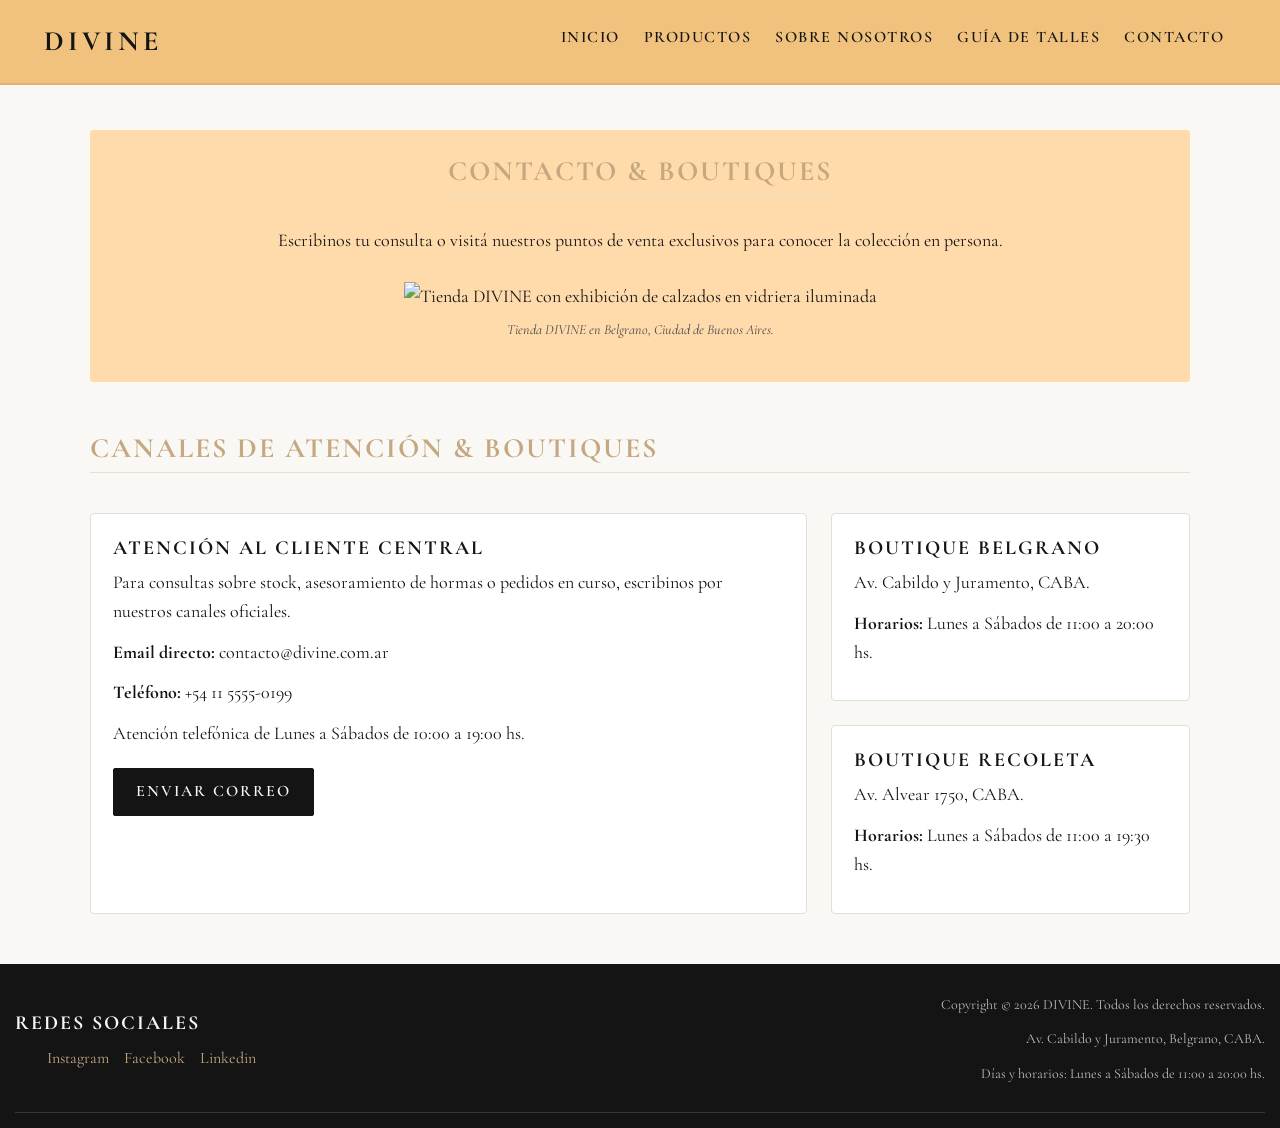
==== pages/contacto.html @ efc58c6a "integracion de  bootstrap  aplicando navbar, responsive, carousel layout" ====
<!DOCTYPE html>
<html lang="es">

<head>
    <meta charset="UTF-8">
    <meta name="viewport" content="width=device-width, initial-scale=1.0">
    <meta name="description" content="Atención al cliente, canales directos y boutiques oficiales de DIVINE.">
    <title>DIVINE | Contacto</title>
    <!-- Google Fonts -->
    <link rel="preconnect" href="https://fonts.googleapis.com">
    <link rel="preconnect" href="https://fonts.gstatic.com" crossorigin>
    <link href="https://fonts.googleapis.com/css2?family=Cormorant+Garamond:ital,wght@0,300..700;1,300..700&family=Playfair+Display:ital,wght@0,400..900;1,400..900&family=Playwrite+BE+WAL+Guides&display=swap" rel="stylesheet">
    <!-- Bootstrap  -->
    <link href="https://cdn.jsdelivr.net/npm/bootstrap@5.3.3/dist/css/bootstrap.min.css" rel="stylesheet" integrity="sha384-QWTKZyjpPEjISv5WaRU9OFeRpok6YctnYmDr5pNlyT2bRjXh0JMhjY6hW+ALEwIH" crossorigin="anonymous">
    <!-- css -->
    <link rel="stylesheet" href="../styles/styles.css">
</head>

<body>

    <!-- Header con Navbar responsiva de Bootstrap con menú colapsable -->
    <header class="p-0">
        <nav class="navbar navbar-expand-lg navbar-divine w-100">
            <div class="container-fluid px-3 px-lg-4">
                <a class="navbar-brand navbar-brand-divine" href="../index.html">DIVINE</a>
                <button class="navbar-toggler" type="button" data-bs-toggle="collapse" data-bs-target="#navDivineMenu" aria-controls="navDivineMenu" aria-expanded="false" aria-label="Abrir menú de navegación">
                    <span class="navbar-toggler-icon"></span>
                </button>
                <div class="collapse navbar-collapse justify-content-end" id="navDivineMenu">
                    <ul class="navbar-nav mb-2 mb-lg-0 text-center">
                        <li class="nav-item"><a class="nav-link nav-link-divine" href="../index.html">Inicio</a></li>
                        <li class="nav-item"><a class="nav-link nav-link-divine" href="productos.html">Productos</a></li>
                        <li class="nav-item"><a class="nav-link nav-link-divine" href="sobre-nosotros.html">Sobre Nosotros</a></li>
                        <li class="nav-item"><a class="nav-link nav-link-divine" href="guia-talles.html">Guía de Talles</a></li>
                        <li class="nav-item"><a class="nav-link nav-link-divine active" aria-current="page" href="contacto.html">Contacto</a></li>
                    </ul>
                </div>
            </div>
        </nav>
    </header>

    <main>
        <!-- Sección Hero -->
        <section class="hero">
            <h2>Contacto & Boutiques</h2>
            <p>Escribinos tu consulta o visitá nuestros puntos de venta exclusivos para conocer la colección en persona.</p>
            <figure>
                <img src="../img/local-vidriera-divine.jpg" alt="Tienda DIVINE con exhibición de calzados en vidriera iluminada">
                <figcaption>Tienda DIVINE en Belgrano, Ciudad de Buenos Aires.</figcaption>
            </figure>
        </section>

        <!-- SECCIÓN DE CANALES CON GRID MAESTRO Y BOTÓN INTERACTIVO -->
        <section class="grid-complejo">
            <h2 class="area-titulo">Canales de Atención & Boutiques</h2>

            <article class="area-principal">
                <h3>Atención al Cliente Central</h3>
                <p>Para consultas sobre stock, asesoramiento de hormas o pedidos en curso, escribinos por nuestros canales oficiales.</p>
                <p><strong>Email directo:</strong> contacto@divine.com.ar</p>
                <p><strong>Teléfono:</strong> +54 11 5555-0199</p>
                <p>Atención telefónica de Lunes a Sábados de 10:00 a 19:00 hs.</p>
                <a href="mailto:contacto@divine.com.ar" class="btn-divine mt-2 align-self-start">Enviar Correo</a>
            </article>

            <article class="area-item-uno">
                <h3>Boutique Belgrano</h3>
                <p>Av. Cabildo y Juramento, CABA.</p>
                <p><strong>Horarios:</strong> Lunes a Sábados de 11:00 a 20:00 hs.</p>
            </article>

            <article class="area-item-dos">
                <h3>Boutique Recoleta</h3>
                <p>Av. Alvear 1750, CABA.</p>
                <p><strong>Horarios:</strong> Lunes a Sábados de 11:00 a 19:30 hs.</p>
            </article>
        </section>
    </main>

    <footer>
        <div class="contenedor-footer">
            <div>
                <h3 class="redessocialeswhite">Redes sociales</h3>
                <ul>
                    <li><a href="https://www.instagram.com/" target="_blank" rel="noopener noreferrer">Instagram</a></li>
                    <li><a href="http://www.facebook.com" target="_blank" rel="noopener noreferrer">Facebook</a></li>
                    <li><a href="https://ar.linkedin.com/" target="_blank" rel="noopener noreferrer">Linkedin</a></li>
                </ul>
            </div>

            <div>
                <p>Copyright © 2026 DIVINE. Todos los derechos reservados.</p>
                <p>Av. Cabildo y Juramento, Belgrano, CABA.</p>
                <p>Días y horarios: Lunes a Sábados de 11:00 a 20:00 hs.</p>
            </div>
        </div>
    </footer>

    <!-- Bootstrap  -->
    <script src="https://cdn.jsdelivr.net/npm/bootstrap@5.3.3/dist/js/bootstrap.bundle.min.js" integrity="sha384-YvpcrYf0tY3lHB60NNkmXc5s9fDVZLESaAA55NDzOxhy9GkcIdslK1eN7N6jIeHz" crossorigin="anonymous"></script>

</body>
</html>
---- styles/styles.css ----
/* ==========================================================================
   RESETEO GLOBAL Y BOX MODEL (MOBILE-FIRST)
   ========================================================================== */
* {
    margin: 0;
    padding: 0;
    box-sizing: border-box;
}

/* ==========================================================================
   TIPOGRAFÍA Y ESTILOS GENERALES DEL CUERPO (BASE MOBILE)
   ========================================================================== */
body {
    font-family: 'Cormorant Garamond', Georgia, serif;
    font-size: 18px;
    font-weight: 400;
    line-height: 1.6;
    color: #141414;            /* Negro carbón */
    background-color: #FAF8F5; /* Marfil / blanco hueso */
    overflow-x: hidden;
}

p {
    margin-bottom: 12px;
}

img {
    max-width: 100%;
    height: auto;
    display: block;
}


/* ==========================================================================
   ============================== HEADER ====================================
   ========================================================================== */

/* Base mobile: apilado vertical y fluido */
header {
    background-color: rgb(241, 194, 125);
    padding: 16px 20px;
    display: flex;
    flex-direction: column;
    align-items: center;
    gap: 12px;
    border-bottom: 1px solid rgba(0, 0, 0, 0.08);
}

header h1,
.logo-marca {
    font-family: 'Cormorant Garamond', Georgia, serif;
    font-size: 28px;
    font-weight: 700;
    text-transform: uppercase;
    letter-spacing: 4px;
    color: #141414 !important;
    text-decoration: none;
    margin-bottom: 0;
}

/* Navbar de Bootstrap adaptada a la marca */
.navbar-divine {
    background-color: rgb(241, 194, 125) !important;
    border-bottom: 1px solid rgba(0, 0, 0, 0.08);
    padding: 14px 20px;
}

.navbar-brand-divine {
    font-family: 'Cormorant Garamond', Georgia, serif;
    font-size: 28px;
    font-weight: 700;
    text-transform: uppercase;
    letter-spacing: 4px;
    color: #141414 !important;
    text-decoration: none;
    transition: opacity 0.25s ease;
}

.navbar-brand-divine:hover {
    opacity: 0.85;
}

.nav-link-divine {
    font-family: 'Cormorant Garamond', Georgia, serif;
    font-size: 16px;
    font-weight: 600;
    text-transform: uppercase;
    letter-spacing: 1.5px;
    color: #141414 !important;
    padding: 6px 12px !important;
    transition: color 0.25s ease;
}

.nav-link-divine:hover {
    color: #ffffff !important;
}

.nav-link-divine:focus {
    outline: 2px dashed #141414;
    outline-offset: 2px;
}

.nav-link-divine:active {
    color: #734c0f !important;
}

.navbar-toggler {
    border-color: #141414 !important;
}

/* Navegación tradicional */
nav {
    display: flex;
    flex-wrap: wrap;
    justify-content: center;
    align-items: center;
    gap: 14px;
}

nav a {
    font-family: 'Cormorant Garamond', Georgia, serif;
    font-size: 15px;
    font-weight: 600;
    text-transform: uppercase;
    letter-spacing: 1.5px;
    text-decoration: none;
    color: #141414;
    padding-bottom: 2px;
    transition: color 0.2s ease, border-bottom 0.2s ease;
}

nav a:hover {
    color: #ffffff;
    border-bottom: 1px solid #ffffff;
}


/* ==========================================================================
   =============================== MAIN =====================================
   ========================================================================== */

main {
    width: 100%;
    max-width: 1150px;
    margin: 25px auto;
    padding: 0 15px;
}

/* Encabezados y jerarquía */
h1, h2, h3, h4 {
    font-family: 'Cormorant Garamond', Georgia, serif;
    font-weight: 700;
    text-transform: uppercase;
    letter-spacing: 2px;
    color: #141414;
}

h1 {
    font-size: 32px;
    letter-spacing: 3px;
    text-align: center;
    margin-bottom: 12px;
}

h2 {
    font-size: 24px;
    color: #C5A880;            /* Dorado champagne */
    margin-bottom: 16px;
    border-bottom: 1px solid #E2DED8;
    padding-bottom: 6px;
}

h3 {
    font-size: 20px;
    margin-bottom: 8px;
}

section {
    margin-bottom: 35px;
}

/* Hero Section Base Mobile */
.hero {
    background-color: rgb(255, 219, 172);
    padding: 25px 15px;
    border-radius: 4px;
    display: flex;
    flex-direction: column;
    align-items: center;
    text-align: center;
    gap: 15px;
}

.hero figure {
    display: flex;
    flex-direction: column;
    align-items: center;
    gap: 8px;
}

.hero figcaption {
    font-size: 14px;
    font-style: italic;
    color: #4A4A4A;
    max-width: 650px;
}

/* ==========================================================================
   CAROUSEL BOOTSTRAP ADAPTADO Y CORREGIDO
   ========================================================================== */
.carousel-divine {
    max-width: 900px;              /* Ancho acotado para calzado editorial */
    margin: 0 auto 40px auto;     /* Centrado horizontal */
    border-radius: 6px;
    overflow: hidden;
    background-color: #141414;     /* Fondo negro para eliminar franjas desalineadas */
    box-shadow: 0 8px 24px rgba(0, 0, 0, 0.12);
}

.carousel-divine .carousel-item {
    height: 480px;                 /* Altura equilibrada para ver todo el zapato */
    background-color: #141414;
    text-align: center;
}

.carousel-divine .carousel-item img {
    height: 100%;
    width: 100%;
    object-fit: contain;           /* Muestra el producto completo sin recortarlo */
    object-position: center;
    display: block;
    margin: 0 auto;
    transition: transform 0.4s ease;
}

.carousel-divine .carousel-item:hover img {
    transform: scale(1.02);
}

/* Epígrafes legibles sobre la foto */
.carousel-caption-divine {
    background: rgba(20, 20, 20, 0.75);
    backdrop-filter: blur(4px);
    border-radius: 4px;
    padding: 10px 18px;
    bottom: 25px;
    left: 10%;
    right: 10%;
}

.carousel-caption-divine h3 {
    color: #FAF8F5;
    font-size: 20px;
    letter-spacing: 2px;
    margin-bottom: 4px;
}

.carousel-caption-divine p {
    color: #dfd9ce;
    font-size: 14px;
    margin-bottom: 0;
}

/* Controles anterior y siguiente */
.carousel-control-prev,
.carousel-control-next {
    width: 8%;
    transition: background-color 0.3s ease;
}

.carousel-control-prev:hover,
.carousel-control-next:hover {
    background-color: rgba(20, 20, 20, 0.3);
}

/* Ajuste responsive para celulares */
@media (max-width: 768px) {
    .carousel-divine .carousel-item {
        height: 320px;
    }

    .carousel-caption-divine {
        bottom: 15px;
        padding: 6px 12px;
    }

    .carousel-caption-divine h3 {
        font-size: 16px;
    }

    .carousel-caption-divine p {
        font-size: 12px;
    }
}

/* --------------------------------------------------------------------------
   CSS GRID MAESTRO (Mobile-First: 1 columna con grid-template-areas)
   -------------------------------------------------------------------------- */
.grid-complejo {
    display: grid;
    grid-template-columns: 1fr;
    grid-template-areas:
        "area-titulo"
        "area-principal"
        "area-item-uno"
        "area-item-dos";
    gap: 18px;
}

.area-titulo {
    grid-area: area-titulo;
}

.area-principal {
    grid-area: area-principal;
}

.area-item-uno {
    grid-area: area-item-uno;
}

.area-item-dos {
    grid-area: area-item-dos;
}

/* Tarjetas y Contenedores Pequeños (Box Model: padding >= 20px) */
article,
.tarjeta-grid {
    background-color: #FFFFFF;
    border: 1px solid #E2DED8;
    border-radius: 4px;
    padding: 22px;              /* Cumple con el mínimo de 20px */
    display: flex;
    flex-direction: column;
    justify-content: flex-start;
    transition: transform 0.25s ease, box-shadow 0.25s ease, border-color 0.25s ease;
}

article:hover,
.tarjeta-grid:hover {
    transform: translateY(-4px);
    box-shadow: 0 8px 20px rgba(0, 0, 0, 0.08);
    border-color: #C5A880;
}

/* Contenedor flexible de beneficios para móvil */
.contenedor-beneficios {
    display: flex;
    flex-direction: column;
    gap: 18px;
}

/* Botón interactivo general */
.btn-divine {
    display: inline-block;
    background-color: #141414;
    color: #FAF8F5;
    padding: 10px 22px;
    font-family: 'Cormorant Garamond', Georgia, serif;
    font-size: 16px;
    font-weight: 600;
    text-transform: uppercase;
    letter-spacing: 2px;
    border: 1px solid #141414;
    border-radius: 2px;
    text-decoration: none;
    transition: background-color 0.25s ease, color 0.25s ease, transform 0.15s ease, box-shadow 0.25s ease;
}

.btn-divine:hover {
    background-color: #C5A880;
    color: #141414;
    border-color: #C5A880;
    box-shadow: 0 4px 12px rgba(197, 168, 128, 0.35);
}

.btn-divine:focus {
    outline: 2px dashed #141414;
    outline-offset: 3px;
}

.btn-divine:active {
    background-color: #996515;
    transform: scale(0.98);
}

/* Listas ordenadas e ítems descriptivos */
ol, ul {
    margin-left: 20px;
    margin-bottom: 15px;
}

li {
    margin-bottom: 8px;
}

/* ==========================================================================
   SECCIÓN DE RESEÑAS Y COMENTARIOS (PAGES/PRODUCTOS.HTML)
   ========================================================================== */
.seccion-resenas {
    margin-top: 50px;
    margin-bottom: 50px;
}

.tarjeta-resena {
    background-color: #FFFFFF;
    border: 1px solid #E2DED8;
    border-radius: 4px;
    padding: 24px; /* Supera el mínimo de 20px */
    display: flex;
    flex-direction: column;
    justify-content: space-between;
    transition: transform 0.25s ease, box-shadow 0.25s ease, border-color 0.25s ease;
}

/* Efecto hover interactivo */
.tarjeta-resena:hover {
    transform: translateY(-4px);
    box-shadow: 0 8px 20px rgba(0, 0, 0, 0.08);
    border-color: #C5A880;
}

.estrellas-calificacion {
    color: #C5A880; /* Dorado champagne */
    font-size: 18px;
    letter-spacing: 2px;
}

.resena-producto {
    font-size: 19px;
    font-weight: 700;
    color: #141414;
    margin-bottom: 8px;
}

.resena-texto {
    font-style: italic;
    font-size: 16px;
    color: #333333;
    line-height: 1.5;
    flex-grow: 1;
    margin-bottom: 15px;
}

.resena-autor {
    display: flex;
    justify-content: space-between;
    align-items: center;
    border-top: 1px solid #E2DED8;
    padding-top: 10px;
    font-size: 14px;
}

.autor-nombre {
    font-weight: 600;
    color: #141414;
    text-transform: uppercase;
    letter-spacing: 1px;
}

.autor-ciudad {
    color: #777777;
    font-style: italic;
}


/* ==========================================================================
   ============================== FOOTER ====================================
   ========================================================================== */

footer {
    background-color: #141414;
    color: #FAF8F5;
    padding: 30px 15px 15px;
    display: flex;
    flex-direction: column;
    align-items: center;
    gap: 20px;
}

.contenedor-footer {
    width: 100%;
    display: flex;
    flex-direction: column;
    align-items: center;
    gap: 15px;
    padding-bottom: 15px;
    border-bottom: 1px solid rgba(250, 248, 245, 0.15);
    text-align: center;
}

.redessocialeswhite {
    color: #FAF8F5;
}

footer ul {
    list-style: none;
    display: flex;
    gap: 15px;
    margin-left: 0;
    margin-bottom: 0;
}

footer a {
    color: #C5A880;
    text-decoration: none;
    font-size: 16px;
    transition: color 0.2s ease;
}

footer a:hover {
    color: #FAF8F5;
    text-decoration: underline;
}

footer div:last-child p {
    text-align: center;
    font-size: 14px;
    color: #BDBDBD;
}


/* ==========================================================================
   BREAKPOINT DESKTOP (CRITERIO: min-width: 1024px)
   ========================================================================== */
@media (min-width: 1024px) {

    /* Header distribuido con logo a un extremo y enlaces al otro */
    header {
        padding: 20px 45px;
        flex-direction: row;
        justify-content: space-between;
    }

    nav {
        gap: 26px;
    }

    nav a {
        font-size: 17px;
    }

    main {
        margin: 45px auto;
        padding: 0 25px;
    }

    h1 {
        font-size: 40px;
    }

    h2 {
        font-size: 28px;
    }

    section {
        margin-bottom: 50px;
    }

    /* Transformación a Grilla Multicolumna con unidades fr */
    .grid-complejo {
        grid-template-columns: 2fr 1fr;
        grid-template-rows: auto 1fr 1fr;
        grid-template-areas:
            "area-titulo       area-titulo"
            "area-principal    area-item-uno"
            "area-principal    area-item-dos";
        gap: 24px;
    }

    /* Beneficios en fila de 4 columnas fluidas con Flexbox */
    .contenedor-beneficios {
        flex-direction: row;
        flex-wrap: wrap;
        gap: 20px;
    }

    .contenedor-beneficios article {
        flex: 1 1 calc(25% - 20px);
        min-width: 220px;
    }

    /* Footer en fila con separación simétrica */
    .contenedor-footer {
        flex-direction: row;
        justify-content: space-between;
        text-align: left;
    }

    footer div:last-child p { 
        text-align: right;
    }
}
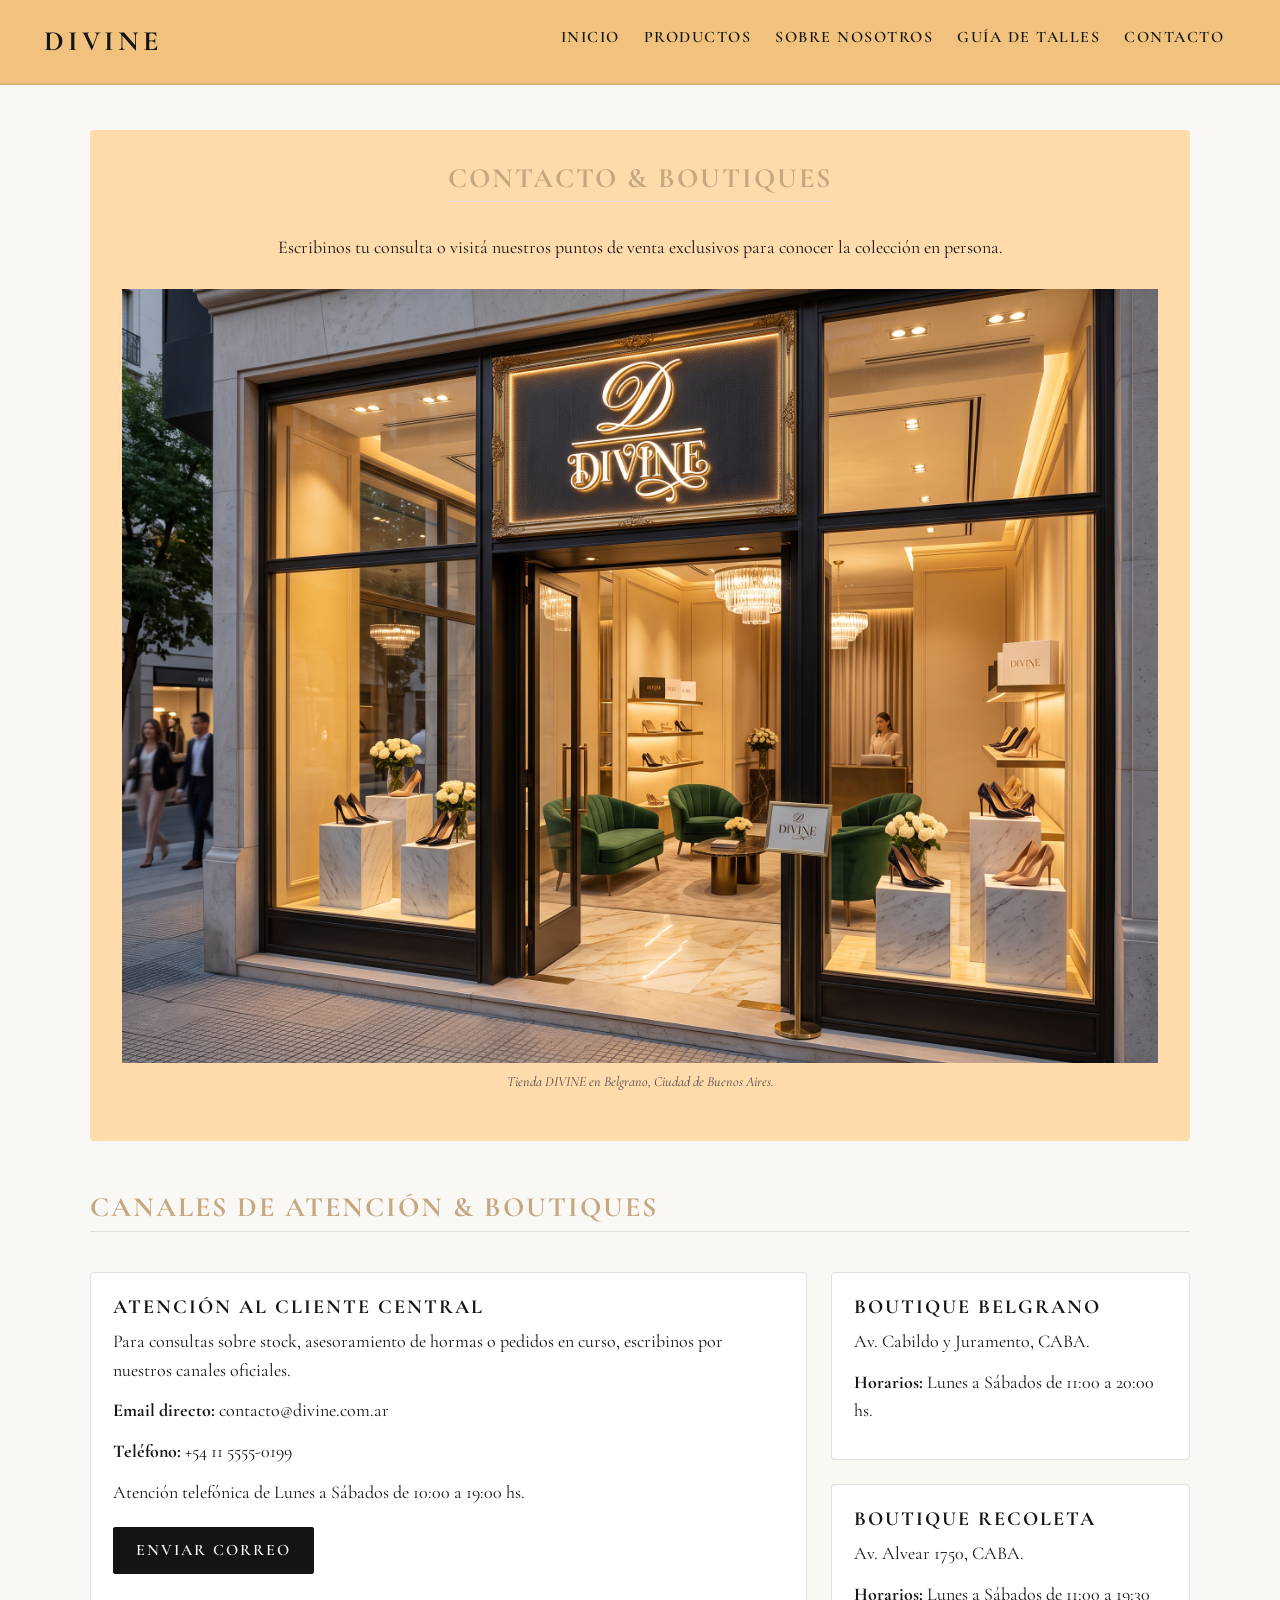
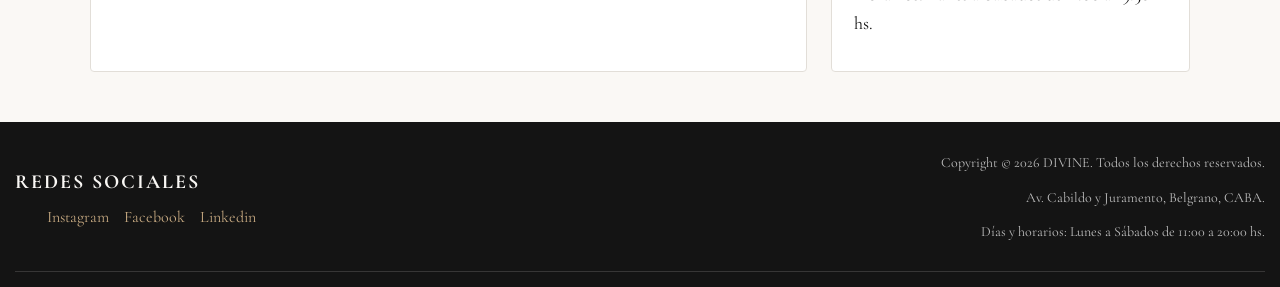
==== commit b7c52ad6: "feat: agrego AOS y grid de Bootstrap en las páginas internas" ====
--- a/pages/contacto.html
+++ b/pages/contacto.html
@@ -10,8 +10,10 @@
     <link rel="preconnect" href="https://fonts.googleapis.com">
     <link rel="preconnect" href="https://fonts.gstatic.com" crossorigin>
     <link href="https://fonts.googleapis.com/css2?family=Cormorant+Garamond:ital,wght@0,300..700;1,300..700&family=Playfair+Display:ital,wght@0,400..900;1,400..900&family=Playwrite+BE+WAL+Guides&display=swap" rel="stylesheet">
-    <!-- Bootstrap  -->
+    <!-- Bootstrap -->
     <link href="https://cdn.jsdelivr.net/npm/bootstrap@5.3.3/dist/css/bootstrap.min.css" rel="stylesheet" integrity="sha384-QWTKZyjpPEjISv5WaRU9OFeRpok6YctnYmDr5pNlyT2bRjXh0JMhjY6hW+ALEwIH" crossorigin="anonymous">
+    <!-- AOS: animaciones al hacer scroll -->
+    <link href="https://unpkg.com/aos@2.3.1/dist/aos.css" rel="stylesheet">
     <!-- css -->
     <link rel="stylesheet" href="../styles/styles.css">
 </head>
@@ -40,7 +42,7 @@
     </header>
 
     <main>
-        <!-- Sección Hero -->
+        <!-- Sección Hero (tiene animación nativa de entrada desde SCSS) -->
         <section class="hero">
             <h2>Contacto & Boutiques</h2>
             <p>Escribinos tu consulta o visitá nuestros puntos de venta exclusivos para conocer la colección en persona.</p>
@@ -50,8 +52,8 @@
             </figure>
         </section>
 
-        <!-- SECCIÓN DE CANALES CON GRID MAESTRO Y BOTÓN INTERACTIVO -->
-        <section class="grid-complejo">
+        <!-- Canales de atención con CSS Grid (grid-template-areas) y botón interactivo -->
+        <section class="grid-complejo" data-aos="fade-up">
             <h2 class="area-titulo">Canales de Atención & Boutiques</h2>
 
             <article class="area-principal">
@@ -96,8 +98,17 @@
         </div>
     </footer>
 
-    <!-- Bootstrap  -->
+    <!-- Bootstrap -->
     <script src="https://cdn.jsdelivr.net/npm/bootstrap@5.3.3/dist/js/bootstrap.bundle.min.js" integrity="sha384-YvpcrYf0tY3lHB60NNkmXc5s9fDVZLESaAA55NDzOxhy9GkcIdslK1eN7N6jIeHz" crossorigin="anonymous"></script>
 
+    <!-- AOS -->
+    <script src="https://unpkg.com/aos@2.3.1/dist/aos.js"></script>
+    <script>
+        AOS.init({
+            duration: 800,
+            once: true
+        });
+    </script>
+
 </body>
-</html>+</html>
--- a/styles/styles.css
+++ b/styles/styles.css
@@ -1,594 +1,570 @@
-
-/* ==========================================================================
-   RESETEO GLOBAL Y BOX MODEL (MOBILE-FIRST)
-   ========================================================================== */
 * {
-    margin: 0;
-    padding: 0;
-    box-sizing: border-box;
-}
-
-/* ==========================================================================
-   TIPOGRAFÍA Y ESTILOS GENERALES DEL CUERPO (BASE MOBILE)
-   ========================================================================== */
+  margin: 0;
+  padding: 0;
+  box-sizing: border-box;
+}
+
 body {
-    font-family: 'Cormorant Garamond', Georgia, serif;
-    font-size: 18px;
-    font-weight: 400;
-    line-height: 1.6;
-    color: #141414;            /* Negro carbón */
-    background-color: #FAF8F5; /* Marfil / blanco hueso */
-    overflow-x: hidden;
+  background-color: #FAF8F5;
+  overflow-x: hidden;
 }
 
 p {
-    margin-bottom: 12px;
+  margin-bottom: 12px;
 }
 
 img {
-    max-width: 100%;
-    height: auto;
-    display: block;
-}
-
-
-/* ==========================================================================
-   ============================== HEADER ====================================
-   ========================================================================== */
-
-/* Base mobile: apilado vertical y fluido */
+  max-width: 100%;
+  height: auto;
+  display: block;
+}
+
+main {
+  width: 100%;
+  max-width: 1150px;
+  margin: 25px auto;
+  padding: 0 15px;
+}
+@media (min-width: 768px) {
+  main {
+    margin: 35px auto;
+    padding: 0 20px;
+  }
+}
+@media (min-width: 1024px) {
+  main {
+    margin: 45px auto;
+    padding: 0 25px;
+  }
+}
+
+section {
+  margin-bottom: 35px;
+}
+@media (min-width: 1024px) {
+  section {
+    margin-bottom: 50px;
+  }
+}
+
+ol,
+ul {
+  margin-left: 20px;
+  margin-bottom: 15px;
+}
+
+li {
+  margin-bottom: 8px;
+}
+
+body {
+  font-family: "Cormorant Garamond", Georgia, serif;
+  font-size: 18px;
+  font-weight: 400;
+  line-height: 1.6;
+  color: #141414;
+}
+
+h1,
+h2,
+h3,
+h4 {
+  font-family: "Cormorant Garamond", Georgia, serif;
+  font-weight: 700;
+  text-transform: uppercase;
+  letter-spacing: 2px;
+  color: #141414;
+}
+
+h1 {
+  font-size: 32px;
+  letter-spacing: 3px;
+  text-align: center;
+  margin-bottom: 12px;
+}
+@media (min-width: 768px) {
+  h1 {
+    font-size: 36px;
+  }
+}
+@media (min-width: 1024px) {
+  h1 {
+    font-size: 40px;
+  }
+}
+
+h2 {
+  font-size: 24px;
+  color: #C5A880;
+  margin-bottom: 16px;
+  border-bottom: 1px solid #E2DED8;
+  padding-bottom: 6px;
+}
+@media (min-width: 768px) {
+  h2 {
+    font-size: 26px;
+  }
+}
+@media (min-width: 1024px) {
+  h2 {
+    font-size: 28px;
+  }
+}
+
+h3 {
+  font-size: 20px;
+  margin-bottom: 8px;
+}
+
+@keyframes aparecer-subiendo {
+  from {
+    opacity: 0;
+    transform: translateY(20px);
+  }
+  to {
+    opacity: 1;
+    transform: translateY(0);
+  }
+}
 header {
-    background-color: rgb(241, 194, 125);
-    padding: 16px 20px;
-    display: flex;
-    flex-direction: column;
-    align-items: center;
-    gap: 12px;
-    border-bottom: 1px solid rgba(0, 0, 0, 0.08);
+  background-color: rgb(241, 194, 125);
+  padding: 16px 20px;
+  display: flex;
+  flex-direction: column;
+  align-items: center;
+  gap: 12px;
+  border-bottom: 1px solid rgba(0, 0, 0, 0.08);
+}
+@media (min-width: 1024px) {
+  header {
+    padding: 20px 45px;
+    flex-direction: row;
+    justify-content: space-between;
+  }
 }
 
 header h1,
 .logo-marca {
-    font-family: 'Cormorant Garamond', Georgia, serif;
-    font-size: 28px;
-    font-weight: 700;
-    text-transform: uppercase;
-    letter-spacing: 4px;
-    color: #141414 !important;
-    text-decoration: none;
-    margin-bottom: 0;
-}
-
-/* Navbar de Bootstrap adaptada a la marca */
+  font-family: "Cormorant Garamond", Georgia, serif;
+  font-size: 28px;
+  font-weight: 700;
+  text-transform: uppercase;
+  letter-spacing: 4px;
+  color: #141414 !important;
+  text-decoration: none;
+  margin-bottom: 0;
+}
+
 .navbar-divine {
-    background-color: rgb(241, 194, 125) !important;
-    border-bottom: 1px solid rgba(0, 0, 0, 0.08);
-    padding: 14px 20px;
+  background-color: rgb(241, 194, 125) !important;
+  border-bottom: 1px solid rgba(0, 0, 0, 0.08);
+  padding: 14px 20px;
 }
 
 .navbar-brand-divine {
-    font-family: 'Cormorant Garamond', Georgia, serif;
-    font-size: 28px;
-    font-weight: 700;
-    text-transform: uppercase;
-    letter-spacing: 4px;
-    color: #141414 !important;
-    text-decoration: none;
-    transition: opacity 0.25s ease;
-}
-
+  font-family: "Cormorant Garamond", Georgia, serif;
+  font-size: 28px;
+  font-weight: 700;
+  text-transform: uppercase;
+  letter-spacing: 4px;
+  color: #141414 !important;
+  text-decoration: none;
+  transition: opacity 0.25s ease;
+}
 .navbar-brand-divine:hover {
-    opacity: 0.85;
+  opacity: 0.85;
 }
 
 .nav-link-divine {
-    font-family: 'Cormorant Garamond', Georgia, serif;
-    font-size: 16px;
-    font-weight: 600;
-    text-transform: uppercase;
-    letter-spacing: 1.5px;
-    color: #141414 !important;
-    padding: 6px 12px !important;
-    transition: color 0.25s ease;
-}
-
+  font-family: "Cormorant Garamond", Georgia, serif;
+  font-size: 16px;
+  font-weight: 600;
+  text-transform: uppercase;
+  letter-spacing: 1.5px;
+  color: #141414 !important;
+  padding: 6px 12px !important;
+  transition: color 0.25s ease;
+}
 .nav-link-divine:hover {
-    color: #ffffff !important;
-}
-
+  color: #FFFFFF !important;
+}
 .nav-link-divine:focus {
-    outline: 2px dashed #141414;
-    outline-offset: 2px;
-}
-
+  outline: 2px dashed #141414;
+  outline-offset: 2px;
+}
 .nav-link-divine:active {
-    color: #734c0f !important;
+  color: #734c0f !important;
 }
 
 .navbar-toggler {
-    border-color: #141414 !important;
-}
-
-/* Navegación tradicional */
+  border-color: #141414 !important;
+}
+
 nav {
-    display: flex;
-    flex-wrap: wrap;
-    justify-content: center;
-    align-items: center;
-    gap: 14px;
-}
-
+  display: flex;
+  flex-wrap: wrap;
+  justify-content: center;
+  align-items: center;
+  gap: 14px;
+}
+@media (min-width: 1024px) {
+  nav {
+    gap: 26px;
+  }
+}
 nav a {
-    font-family: 'Cormorant Garamond', Georgia, serif;
-    font-size: 15px;
-    font-weight: 600;
-    text-transform: uppercase;
-    letter-spacing: 1.5px;
-    text-decoration: none;
-    color: #141414;
-    padding-bottom: 2px;
-    transition: color 0.2s ease, border-bottom 0.2s ease;
-}
-
+  font-family: "Cormorant Garamond", Georgia, serif;
+  font-size: 15px;
+  font-weight: 600;
+  text-transform: uppercase;
+  letter-spacing: 1.5px;
+  text-decoration: none;
+  color: #141414;
+  padding-bottom: 2px;
+  transition: color 0.2s ease, border-bottom 0.2s ease;
+}
 nav a:hover {
-    color: #ffffff;
-    border-bottom: 1px solid #ffffff;
-}
-
-
-/* ==========================================================================
-   =============================== MAIN =====================================
-   ========================================================================== */
-
-main {
-    width: 100%;
-    max-width: 1150px;
-    margin: 25px auto;
-    padding: 0 15px;
-}
-
-/* Encabezados y jerarquía */
-h1, h2, h3, h4 {
-    font-family: 'Cormorant Garamond', Georgia, serif;
-    font-weight: 700;
-    text-transform: uppercase;
-    letter-spacing: 2px;
-    color: #141414;
-}
-
-h1 {
-    font-size: 32px;
-    letter-spacing: 3px;
-    text-align: center;
-    margin-bottom: 12px;
-}
-
-h2 {
-    font-size: 24px;
-    color: #C5A880;            /* Dorado champagne */
-    margin-bottom: 16px;
-    border-bottom: 1px solid #E2DED8;
-    padding-bottom: 6px;
-}
-
-h3 {
+  color: #FFFFFF;
+  border-bottom: 1px solid #FFFFFF;
+}
+@media (min-width: 1024px) {
+  nav a {
+    font-size: 17px;
+  }
+}
+
+.grid-complejo {
+  display: grid;
+  grid-template-columns: 1fr;
+  grid-template-areas: "area-titulo" "area-principal" "area-item-uno" "area-item-dos";
+  gap: 16px;
+}
+@media (min-width: 768px) {
+  .grid-complejo {
+    grid-template-columns: 1fr 1fr;
+    grid-template-areas: "area-titulo    area-titulo" "area-principal area-principal" "area-item-uno  area-item-dos";
+    gap: 24px;
+  }
+}
+@media (min-width: 1024px) {
+  .grid-complejo {
+    grid-template-columns: 2fr 1fr;
+    grid-template-rows: auto 1fr 1fr;
+    grid-template-areas: "area-titulo       area-titulo" "area-principal    area-item-uno" "area-principal    area-item-dos";
+    gap: 24px;
+  }
+}
+
+.area-titulo {
+  grid-area: area-titulo;
+}
+
+.area-principal {
+  grid-area: area-principal;
+}
+
+.area-item-uno {
+  grid-area: area-item-uno;
+}
+
+.area-item-dos {
+  grid-area: area-item-dos;
+}
+
+footer {
+  background-color: #141414;
+  color: #FAF8F5;
+  padding: 30px 15px 15px;
+  display: flex;
+  flex-direction: column;
+  align-items: center;
+  gap: 20px;
+}
+footer ul {
+  list-style: none;
+  display: flex;
+  gap: 15px;
+  margin-left: 0;
+  margin-bottom: 0;
+}
+footer a {
+  color: #C5A880;
+  text-decoration: none;
+  font-size: 16px;
+  transition: color 0.2s ease;
+}
+footer a:hover {
+  color: #FAF8F5;
+  text-decoration: underline;
+}
+footer div:last-child p {
+  text-align: center;
+  font-size: 14px;
+  color: #BDBDBD;
+}
+@media (min-width: 1024px) {
+  footer div:last-child p {
+    text-align: right;
+  }
+}
+
+.contenedor-footer {
+  width: 100%;
+  display: flex;
+  flex-direction: column;
+  align-items: center;
+  gap: 15px;
+  padding-bottom: 15px;
+  border-bottom: 1px solid rgba(250, 248, 245, 0.15);
+  text-align: center;
+}
+@media (min-width: 1024px) {
+  .contenedor-footer {
+    flex-direction: row;
+    justify-content: space-between;
+    text-align: left;
+  }
+}
+
+.redessocialeswhite {
+  color: #FAF8F5;
+}
+
+.hero {
+  background-color: rgb(255, 219, 172);
+  padding: 25px 15px;
+  border-radius: 4px;
+  display: flex;
+  flex-direction: column;
+  align-items: center;
+  gap: 15px;
+  text-align: center;
+  animation: aparecer-subiendo 0.9s ease-out 0s both;
+}
+@media (min-width: 768px) {
+  .hero {
+    padding: 32px 32px;
+  }
+}
+.hero figure {
+  display: flex;
+  flex-direction: column;
+  align-items: center;
+  gap: 8px;
+}
+.hero figcaption {
+  font-size: 14px;
+  font-style: italic;
+  color: #4A4A4A;
+  max-width: 650px;
+}
+
+.carousel-divine {
+  max-width: 900px;
+  margin: 0 auto 40px auto;
+  border-radius: 6px;
+  overflow: hidden;
+  background-color: #141414;
+  box-shadow: 0 8px 24px rgba(0, 0, 0, 0.12);
+}
+.carousel-divine .carousel-item {
+  height: 320px;
+  background-color: #141414;
+  text-align: center;
+}
+@media (min-width: 768px) {
+  .carousel-divine .carousel-item {
+    height: 480px;
+  }
+}
+.carousel-divine .carousel-item img {
+  height: 100%;
+  width: 100%;
+  object-fit: contain;
+  object-position: center;
+  display: block;
+  margin: 0 auto;
+  transition: transform 0.4s ease;
+}
+.carousel-divine .carousel-item:hover img {
+  transform: scale(1.02);
+}
+
+.carousel-caption-divine {
+  background: rgba(20, 20, 20, 0.75);
+  backdrop-filter: blur(4px);
+  border-radius: 4px;
+  padding: 6px 12px;
+  bottom: 15px;
+  left: 10%;
+  right: 10%;
+}
+@media (min-width: 768px) {
+  .carousel-caption-divine {
+    bottom: 25px;
+    padding: 10px 18px;
+  }
+}
+.carousel-caption-divine h3 {
+  color: #FAF8F5;
+  font-size: 16px;
+  letter-spacing: 2px;
+  margin-bottom: 4px;
+}
+@media (min-width: 768px) {
+  .carousel-caption-divine h3 {
     font-size: 20px;
-    margin-bottom: 8px;
-}
-
-section {
-    margin-bottom: 35px;
-}
-
-/* Hero Section Base Mobile */
-.hero {
-    background-color: rgb(255, 219, 172);
-    padding: 25px 15px;
-    border-radius: 4px;
-    display: flex;
-    flex-direction: column;
-    align-items: center;
-    text-align: center;
-    gap: 15px;
-}
-
-.hero figure {
-    display: flex;
-    flex-direction: column;
-    align-items: center;
-    gap: 8px;
-}
-
-.hero figcaption {
+  }
+}
+.carousel-caption-divine p {
+  color: #dfd9ce;
+  font-size: 12px;
+  margin-bottom: 0;
+}
+@media (min-width: 768px) {
+  .carousel-caption-divine p {
     font-size: 14px;
-    font-style: italic;
-    color: #4A4A4A;
-    max-width: 650px;
-}
-
-/* ==========================================================================
-   CAROUSEL BOOTSTRAP ADAPTADO Y CORREGIDO
-   ========================================================================== */
-.carousel-divine {
-    max-width: 900px;              /* Ancho acotado para calzado editorial */
-    margin: 0 auto 40px auto;     /* Centrado horizontal */
-    border-radius: 6px;
-    overflow: hidden;
-    background-color: #141414;     /* Fondo negro para eliminar franjas desalineadas */
-    box-shadow: 0 8px 24px rgba(0, 0, 0, 0.12);
-}
-
-.carousel-divine .carousel-item {
-    height: 480px;                 /* Altura equilibrada para ver todo el zapato */
-    background-color: #141414;
-    text-align: center;
-}
-
-.carousel-divine .carousel-item img {
-    height: 100%;
-    width: 100%;
-    object-fit: contain;           /* Muestra el producto completo sin recortarlo */
-    object-position: center;
-    display: block;
-    margin: 0 auto;
-    transition: transform 0.4s ease;
-}
-
-.carousel-divine .carousel-item:hover img {
-    transform: scale(1.02);
-}
-
-/* Epígrafes legibles sobre la foto */
-.carousel-caption-divine {
-    background: rgba(20, 20, 20, 0.75);
-    backdrop-filter: blur(4px);
-    border-radius: 4px;
-    padding: 10px 18px;
-    bottom: 25px;
-    left: 10%;
-    right: 10%;
-}
-
-.carousel-caption-divine h3 {
-    color: #FAF8F5;
-    font-size: 20px;
-    letter-spacing: 2px;
-    margin-bottom: 4px;
-}
-
-.carousel-caption-divine p {
-    color: #dfd9ce;
-    font-size: 14px;
-    margin-bottom: 0;
-}
-
-/* Controles anterior y siguiente */
+  }
+}
+
 .carousel-control-prev,
 .carousel-control-next {
-    width: 8%;
-    transition: background-color 0.3s ease;
-}
-
+  width: 8%;
+  transition: background-color 0.3s ease;
+}
 .carousel-control-prev:hover,
 .carousel-control-next:hover {
-    background-color: rgba(20, 20, 20, 0.3);
-}
-
-/* Ajuste responsive para celulares */
-@media (max-width: 768px) {
-    .carousel-divine .carousel-item {
-        height: 320px;
-    }
-
-    .carousel-caption-divine {
-        bottom: 15px;
-        padding: 6px 12px;
-    }
-
-    .carousel-caption-divine h3 {
-        font-size: 16px;
-    }
-
-    .carousel-caption-divine p {
-        font-size: 12px;
-    }
-}
-
-/* --------------------------------------------------------------------------
-   CSS GRID MAESTRO (Mobile-First: 1 columna con grid-template-areas)
-   -------------------------------------------------------------------------- */
-.grid-complejo {
-    display: grid;
-    grid-template-columns: 1fr;
-    grid-template-areas:
-        "area-titulo"
-        "area-principal"
-        "area-item-uno"
-        "area-item-dos";
-    gap: 18px;
-}
-
-.area-titulo {
-    grid-area: area-titulo;
-}
-
-.area-principal {
-    grid-area: area-principal;
-}
-
-.area-item-uno {
-    grid-area: area-item-uno;
-}
-
-.area-item-dos {
-    grid-area: area-item-dos;
-}
-
-/* Tarjetas y Contenedores Pequeños (Box Model: padding >= 20px) */
+  background-color: rgba(20, 20, 20, 0.3);
+}
+
 article,
-.tarjeta-grid {
-    background-color: #FFFFFF;
-    border: 1px solid #E2DED8;
-    border-radius: 4px;
-    padding: 22px;              /* Cumple con el mínimo de 20px */
-    display: flex;
-    flex-direction: column;
-    justify-content: flex-start;
-    transition: transform 0.25s ease, box-shadow 0.25s ease, border-color 0.25s ease;
-}
-
+.tarjeta-grid,
+.tarjeta-resena {
+  background-color: #FFFFFF;
+  border: 1px solid #E2DED8;
+  border-radius: 4px;
+  padding: 22px;
+  display: flex;
+  flex-direction: column;
+  transition: transform 0.25s ease, box-shadow 0.25s ease, border-color 0.25s ease;
+  justify-content: flex-start;
+}
 article:hover,
-.tarjeta-grid:hover {
-    transform: translateY(-4px);
-    box-shadow: 0 8px 20px rgba(0, 0, 0, 0.08);
-    border-color: #C5A880;
-}
-
-/* Contenedor flexible de beneficios para móvil */
-.contenedor-beneficios {
-    display: flex;
-    flex-direction: column;
-    gap: 18px;
-}
-
-/* Botón interactivo general */
+.tarjeta-grid:hover,
+.tarjeta-resena:hover {
+  transform: translateY(-4px);
+  box-shadow: 0 8px 20px rgba(0, 0, 0, 0.08);
+  border-color: #C5A880;
+}
+
+.accordion-divine {
+  --bs-accordion-bg: #FFFFFF;
+  --bs-accordion-border-color: #E2DED8;
+  --bs-accordion-border-radius: 4px;
+  --bs-accordion-btn-color: #141414;
+  --bs-accordion-active-color: #141414;
+  --bs-accordion-active-bg: rgb(255, 219, 172);
+  --bs-accordion-btn-focus-box-shadow: 0 0 0 0.2rem #C5A880;
+}
+.accordion-divine .accordion-header {
+  margin: 0;
+  font-size: inherit;
+  letter-spacing: normal;
+  text-transform: none;
+}
+.accordion-divine .accordion-button {
+  font-family: "Cormorant Garamond", Georgia, serif;
+  font-size: 18px;
+  font-weight: 600;
+}
+.accordion-divine .accordion-body {
+  font-family: "Cormorant Garamond", Georgia, serif;
+  font-size: 17px;
+}
+.accordion-divine .accordion-body a {
+  color: #996515;
+}
+
 .btn-divine {
-    display: inline-block;
-    background-color: #141414;
-    color: #FAF8F5;
-    padding: 10px 22px;
-    font-family: 'Cormorant Garamond', Georgia, serif;
-    font-size: 16px;
-    font-weight: 600;
-    text-transform: uppercase;
-    letter-spacing: 2px;
-    border: 1px solid #141414;
-    border-radius: 2px;
-    text-decoration: none;
-    transition: background-color 0.25s ease, color 0.25s ease, transform 0.15s ease, box-shadow 0.25s ease;
-}
-
+  display: inline-block;
+  background-color: #141414;
+  color: #FAF8F5;
+  padding: 10px 22px;
+  font-family: "Cormorant Garamond", Georgia, serif;
+  font-size: 16px;
+  font-weight: 600;
+  text-transform: uppercase;
+  letter-spacing: 2px;
+  border: 1px solid #141414;
+  border-radius: 2px;
+  text-decoration: none;
+  transition: background-color 0.25s ease, color 0.25s ease, transform 0.15s ease, box-shadow 0.25s ease;
+}
 .btn-divine:hover {
-    background-color: #C5A880;
-    color: #141414;
-    border-color: #C5A880;
-    box-shadow: 0 4px 12px rgba(197, 168, 128, 0.35);
-}
-
+  background-color: #C5A880;
+  color: #141414;
+  border-color: #C5A880;
+  box-shadow: 0 4px 12px rgba(197, 168, 128, 0.35);
+  transform: translateY(-2px);
+}
 .btn-divine:focus {
-    outline: 2px dashed #141414;
-    outline-offset: 3px;
-}
-
+  outline: 2px dashed #141414;
+  outline-offset: 3px;
+}
 .btn-divine:active {
-    background-color: #996515;
-    transform: scale(0.98);
-}
-
-/* Listas ordenadas e ítems descriptivos */
-ol, ul {
-    margin-left: 20px;
-    margin-bottom: 15px;
-}
-
-li {
-    margin-bottom: 8px;
-}
-
-/* ==========================================================================
-   SECCIÓN DE RESEÑAS Y COMENTARIOS (PAGES/PRODUCTOS.HTML)
-   ========================================================================== */
+  background-color: #996515;
+  transform: scale(0.98);
+}
+
 .seccion-resenas {
-    margin-top: 50px;
-    margin-bottom: 50px;
+  margin-top: 48px;
+  margin-bottom: 48px;
 }
 
 .tarjeta-resena {
-    background-color: #FFFFFF;
-    border: 1px solid #E2DED8;
-    border-radius: 4px;
-    padding: 24px; /* Supera el mínimo de 20px */
-    display: flex;
-    flex-direction: column;
-    justify-content: space-between;
-    transition: transform 0.25s ease, box-shadow 0.25s ease, border-color 0.25s ease;
-}
-
-/* Efecto hover interactivo */
-.tarjeta-resena:hover {
-    transform: translateY(-4px);
-    box-shadow: 0 8px 20px rgba(0, 0, 0, 0.08);
-    border-color: #C5A880;
+  padding: 24px;
+  justify-content: space-between;
 }
 
 .estrellas-calificacion {
-    color: #C5A880; /* Dorado champagne */
-    font-size: 18px;
-    letter-spacing: 2px;
+  color: #C5A880;
+  font-size: 18px;
+  letter-spacing: 2px;
 }
 
 .resena-producto {
-    font-size: 19px;
-    font-weight: 700;
-    color: #141414;
-    margin-bottom: 8px;
+  font-size: 19px;
+  font-weight: 700;
+  color: #141414;
+  margin-bottom: 8px;
 }
 
 .resena-texto {
-    font-style: italic;
-    font-size: 16px;
-    color: #333333;
-    line-height: 1.5;
-    flex-grow: 1;
-    margin-bottom: 15px;
+  font-style: italic;
+  font-size: 16px;
+  color: #333333;
+  line-height: 1.5;
+  flex-grow: 1;
+  margin-bottom: 15px;
 }
 
 .resena-autor {
-    display: flex;
-    justify-content: space-between;
-    align-items: center;
-    border-top: 1px solid #E2DED8;
-    padding-top: 10px;
-    font-size: 14px;
+  display: flex;
+  justify-content: space-between;
+  align-items: center;
+  border-top: 1px solid #E2DED8;
+  padding-top: 10px;
+  font-size: 14px;
 }
 
 .autor-nombre {
-    font-weight: 600;
-    color: #141414;
-    text-transform: uppercase;
-    letter-spacing: 1px;
+  font-weight: 600;
+  color: #141414;
+  text-transform: uppercase;
+  letter-spacing: 1px;
 }
 
 .autor-ciudad {
-    color: #777777;
-    font-style: italic;
-}
-
-
-/* ==========================================================================
-   ============================== FOOTER ====================================
-   ========================================================================== */
-
-footer {
-    background-color: #141414;
-    color: #FAF8F5;
-    padding: 30px 15px 15px;
-    display: flex;
-    flex-direction: column;
-    align-items: center;
-    gap: 20px;
-}
-
-.contenedor-footer {
-    width: 100%;
-    display: flex;
-    flex-direction: column;
-    align-items: center;
-    gap: 15px;
-    padding-bottom: 15px;
-    border-bottom: 1px solid rgba(250, 248, 245, 0.15);
-    text-align: center;
-}
-
-.redessocialeswhite {
-    color: #FAF8F5;
-}
-
-footer ul {
-    list-style: none;
-    display: flex;
-    gap: 15px;
-    margin-left: 0;
-    margin-bottom: 0;
-}
-
-footer a {
-    color: #C5A880;
-    text-decoration: none;
-    font-size: 16px;
-    transition: color 0.2s ease;
-}
-
-footer a:hover {
-    color: #FAF8F5;
-    text-decoration: underline;
-}
-
-footer div:last-child p {
-    text-align: center;
-    font-size: 14px;
-    color: #BDBDBD;
-}
-
-
-/* ==========================================================================
-   BREAKPOINT DESKTOP (CRITERIO: min-width: 1024px)
-   ========================================================================== */
-@media (min-width: 1024px) {
-
-    /* Header distribuido con logo a un extremo y enlaces al otro */
-    header {
-        padding: 20px 45px;
-        flex-direction: row;
-        justify-content: space-between;
-    }
-
-    nav {
-        gap: 26px;
-    }
-
-    nav a {
-        font-size: 17px;
-    }
-
-    main {
-        margin: 45px auto;
-        padding: 0 25px;
-    }
-
-    h1 {
-        font-size: 40px;
-    }
-
-    h2 {
-        font-size: 28px;
-    }
-
-    section {
-        margin-bottom: 50px;
-    }
-
-    /* Transformación a Grilla Multicolumna con unidades fr */
-    .grid-complejo {
-        grid-template-columns: 2fr 1fr;
-        grid-template-rows: auto 1fr 1fr;
-        grid-template-areas:
-            "area-titulo       area-titulo"
-            "area-principal    area-item-uno"
-            "area-principal    area-item-dos";
-        gap: 24px;
-    }
-
-    /* Beneficios en fila de 4 columnas fluidas con Flexbox */
-    .contenedor-beneficios {
-        flex-direction: row;
-        flex-wrap: wrap;
-        gap: 20px;
-    }
-
-    .contenedor-beneficios article {
-        flex: 1 1 calc(25% - 20px);
-        min-width: 220px;
-    }
-
-    /* Footer en fila con separación simétrica */
-    .contenedor-footer {
-        flex-direction: row;
-        justify-content: space-between;
-        text-align: left;
-    }
-
-    footer div:last-child p { 
-        text-align: right;
-    }
-}+  color: #777777;
+  font-style: italic;
+}
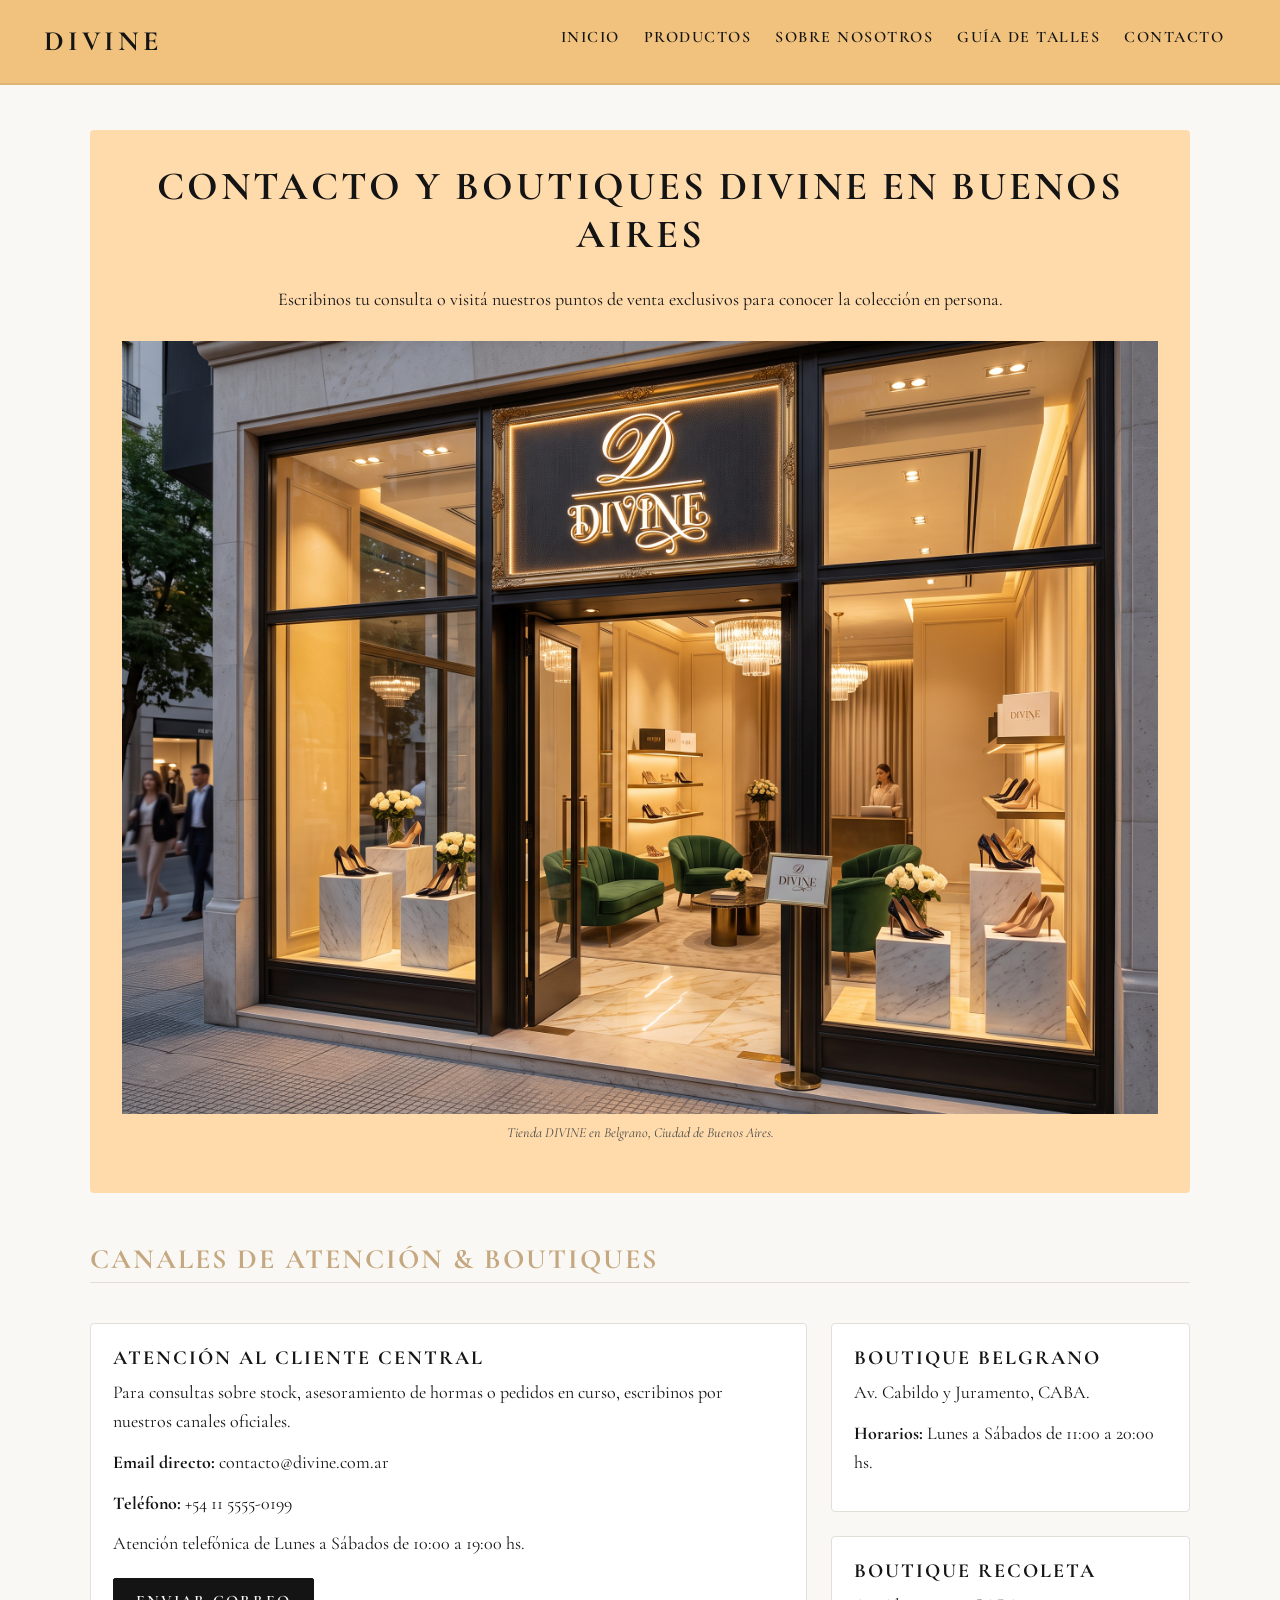
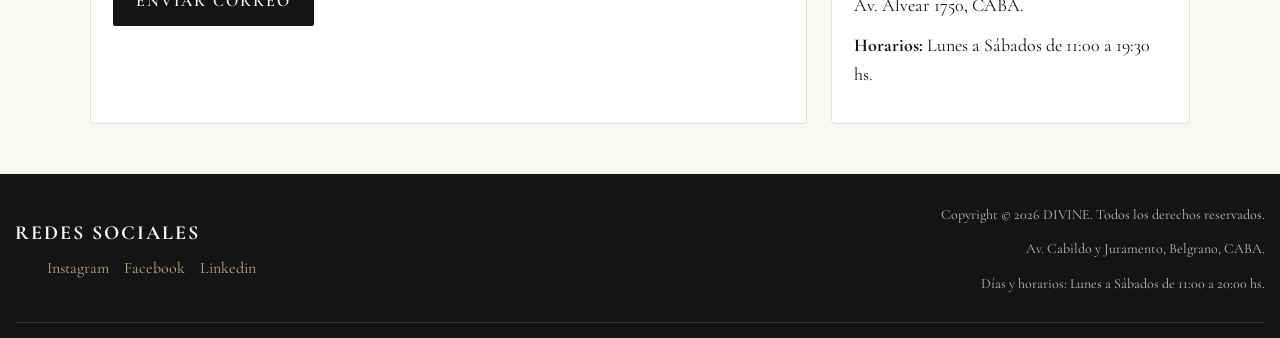
==== commit 4cc634d1: "se agrego meta description, keywords, h1 y alt descriptivos" ====
--- a/pages/contacto.html
+++ b/pages/contacto.html
@@ -4,8 +4,21 @@
 <head>
     <meta charset="UTF-8">
     <meta name="viewport" content="width=device-width, initial-scale=1.0">
-    <meta name="description" content="Atención al cliente, canales directos y boutiques oficiales de DIVINE.">
-    <title>DIVINE | Contacto</title>
+    <title>Contacto y Boutiques en Belgrano y Recoleta | DIVINE</title>
+    <!-- SEO: meta tags -->
+    <meta name="description" content="Contactá a DIVINE por email o teléfono y visitá nuestras boutiques de calzado femenino en Belgrano y Recoleta, Buenos Aires. Lunes a sábados.">
+    <meta name="keywords" content="boutique de calzado Belgrano, zapatería Recoleta, tienda de zapatos Buenos Aires, contacto DIVINE, calzado femenino CABA">
+    <meta name="author" content="DIVINE">
+    <meta name="robots" content="index, follow">
+    <link rel="canonical" href="https://fabiolaestudio23.github.io/proyecto-divine-coderhause-94785/pages/contacto.html">
+    <!-- Open Graph: vista previa al compartir -->
+    <meta property="og:type" content="website">
+    <meta property="og:locale" content="es_AR">
+    <meta property="og:site_name" content="DIVINE">
+    <meta property="og:title" content="Contacto y Boutiques en Belgrano y Recoleta | DIVINE">
+    <meta property="og:description" content="Contactá a DIVINE por email o teléfono y visitá nuestras boutiques de calzado femenino en Belgrano y Recoleta, Buenos Aires. Lunes a sábados.">
+    <meta property="og:url" content="https://fabiolaestudio23.github.io/proyecto-divine-coderhause-94785/pages/contacto.html">
+    <meta property="og:image" content="https://fabiolaestudio23.github.io/proyecto-divine-coderhause-94785/img/boutique-belgrano-vidriera-divine.jpg">
     <!-- Google Fonts -->
     <link rel="preconnect" href="https://fonts.googleapis.com">
     <link rel="preconnect" href="https://fonts.gstatic.com" crossorigin>
@@ -16,6 +29,26 @@
     <link href="https://unpkg.com/aos@2.3.1/dist/aos.css" rel="stylesheet">
     <!-- css -->
     <link rel="stylesheet" href="../styles/styles.css">
+    <!-- SEO local: datos estructurados de la tienda -->
+    <script type="application/ld+json">
+{
+    "@context": "https://schema.org",
+    "@type": "ShoeStore",
+    "name": "DIVINE",
+    "description": "Calzado femenino de autor con confección artesanal en cuero legítimo.",
+    "url": "https://fabiolaestudio23.github.io/proyecto-divine-coderhause-94785/",
+    "image": "https://fabiolaestudio23.github.io/proyecto-divine-coderhause-94785/img/boutique-belgrano-vidriera-divine.jpg",
+    "telephone": "+54 11 5555-0199",
+    "email": "contacto@divine.com.ar",
+    "address": {
+        "@type": "PostalAddress",
+        "streetAddress": "Av. Cabildo y Juramento",
+        "addressLocality": "Belgrano, Ciudad Autónoma de Buenos Aires",
+        "addressCountry": "AR"
+    },
+    "openingHours": "Mo-Sa 11:00-20:00"
+}
+    </script>
 </head>
 
 <body>
@@ -44,17 +77,17 @@
     <main>
         <!-- Sección Hero (tiene animación nativa de entrada desde SCSS) -->
         <section class="hero">
-            <h2>Contacto & Boutiques</h2>
+            <h1>Contacto y Boutiques DIVINE en Buenos Aires</h1>
             <p>Escribinos tu consulta o visitá nuestros puntos de venta exclusivos para conocer la colección en persona.</p>
             <figure>
-                <img src="../img/local-vidriera-divine.jpg" alt="Tienda DIVINE con exhibición de calzados en vidriera iluminada">
+                <img src="../img/boutique-belgrano-vidriera-divine.jpg" alt="Tienda DIVINE con exhibición de calzados en vidriera iluminada">
                 <figcaption>Tienda DIVINE en Belgrano, Ciudad de Buenos Aires.</figcaption>
             </figure>
         </section>
 
         <!-- Canales de atención con CSS Grid (grid-template-areas) y botón interactivo -->
         <section class="grid-complejo" data-aos="fade-up">
-            <h2 class="area-titulo">Canales de Atención & Boutiques</h2>
+            <h2 class="area-titulo">Canales de Atención &amp; Boutiques</h2>
 
             <article class="area-principal">
                 <h3>Atención al Cliente Central</h3>
@@ -85,7 +118,7 @@
                 <h3 class="redessocialeswhite">Redes sociales</h3>
                 <ul>
                     <li><a href="https://www.instagram.com/" target="_blank" rel="noopener noreferrer">Instagram</a></li>
-                    <li><a href="http://www.facebook.com" target="_blank" rel="noopener noreferrer">Facebook</a></li>
+                    <li><a href="https://www.facebook.com" target="_blank" rel="noopener noreferrer">Facebook</a></li>
                     <li><a href="https://ar.linkedin.com/" target="_blank" rel="noopener noreferrer">Linkedin</a></li>
                 </ul>
             </div>
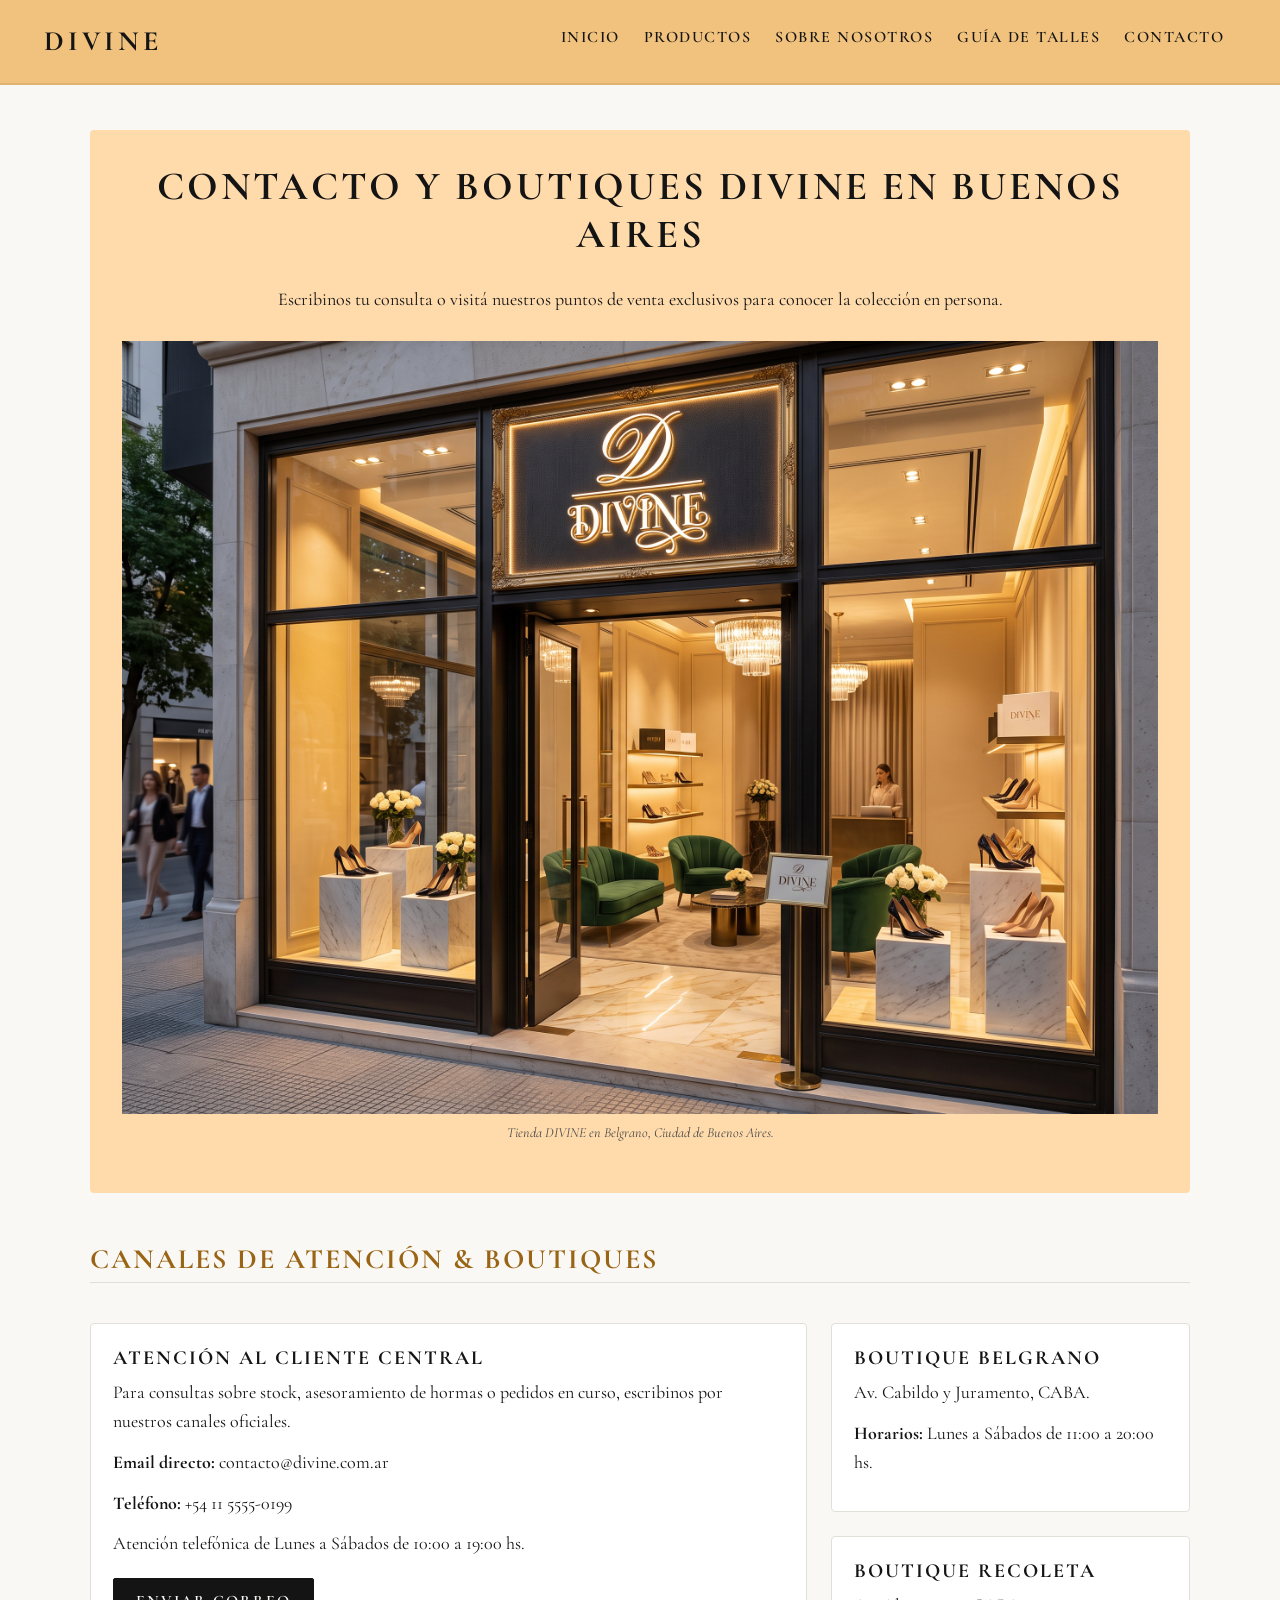
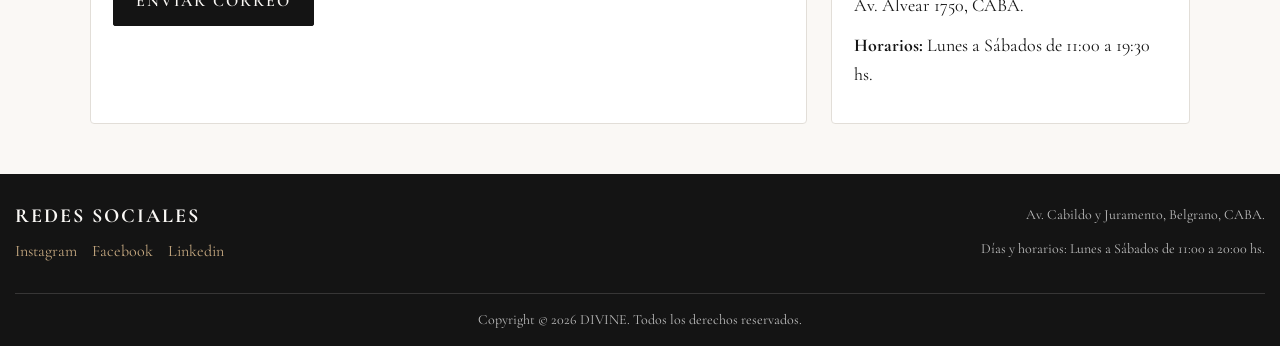
==== commit 7ff8eff4: "Mejoras de semántica y accesibilidad según devolución del profesor" ====
--- a/pages/contacto.html
+++ b/pages/contacto.html
@@ -92,43 +92,50 @@
             <article class="area-principal">
                 <h3>Atención al Cliente Central</h3>
                 <p>Para consultas sobre stock, asesoramiento de hormas o pedidos en curso, escribinos por nuestros canales oficiales.</p>
-                <p><strong>Email directo:</strong> contacto@divine.com.ar</p>
-                <p><strong>Teléfono:</strong> +54 11 5555-0199</p>
+                <address>
+                    <p><strong>Email directo:</strong> contacto@divine.com.ar</p>
+                    <p><strong>Teléfono:</strong> +54 11 5555-0199</p>
+                </address>
                 <p>Atención telefónica de Lunes a Sábados de 10:00 a 19:00 hs.</p>
                 <a href="mailto:contacto@divine.com.ar" class="btn-divine mt-2 align-self-start">Enviar Correo</a>
             </article>
 
             <article class="area-item-uno">
                 <h3>Boutique Belgrano</h3>
-                <p>Av. Cabildo y Juramento, CABA.</p>
+                <address>
+                    <p>Av. Cabildo y Juramento, CABA.</p>
+                </address>
                 <p><strong>Horarios:</strong> Lunes a Sábados de 11:00 a 20:00 hs.</p>
             </article>
 
             <article class="area-item-dos">
                 <h3>Boutique Recoleta</h3>
-                <p>Av. Alvear 1750, CABA.</p>
+                <address>
+                    <p>Av. Alvear 1750, CABA.</p>
+                </address>
                 <p><strong>Horarios:</strong> Lunes a Sábados de 11:00 a 19:30 hs.</p>
             </article>
         </section>
     </main>
 
     <footer>
-        <div class="contenedor-footer">
-            <div>
-                <h3 class="redessocialeswhite">Redes sociales</h3>
-                <ul>
-                    <li><a href="https://www.instagram.com/" target="_blank" rel="noopener noreferrer">Instagram</a></li>
-                    <li><a href="https://www.facebook.com" target="_blank" rel="noopener noreferrer">Facebook</a></li>
-                    <li><a href="https://ar.linkedin.com/" target="_blank" rel="noopener noreferrer">Linkedin</a></li>
-                </ul>
-            </div>
+        <!-- Redes sociales: navegación secundaria del sitio -->
+        <nav class="footer-redes" aria-labelledby="titulo-redes">
+            <h3 id="titulo-redes" class="redessocialeswhite">Redes sociales</h3>
+            <ul>
+                <li><a href="https://www.instagram.com/" target="_blank" rel="noopener noreferrer">Instagram</a></li>
+                <li><a href="https://www.facebook.com" target="_blank" rel="noopener noreferrer">Facebook</a></li>
+                <li><a href="https://ar.linkedin.com/" target="_blank" rel="noopener noreferrer">Linkedin</a></li>
+            </ul>
+        </nav>
 
-            <div>
-                <p>Copyright © 2026 DIVINE. Todos los derechos reservados.</p>
-                <p>Av. Cabildo y Juramento, Belgrano, CABA.</p>
-                <p>Días y horarios: Lunes a Sábados de 11:00 a 20:00 hs.</p>
-            </div>
-        </div>
+        <!-- Datos de contacto de la tienda: <address> en lugar de <div> -->
+        <address class="footer-datos">
+            <p>Av. Cabildo y Juramento, Belgrano, CABA.</p>
+            <p>Días y horarios: Lunes a Sábados de 11:00 a 20:00 hs.</p>
+        </address>
+
+        <p class="footer-copy"><small>Copyright © 2026 DIVINE. Todos los derechos reservados.</small></p>
     </footer>
 
     <!-- Bootstrap -->
@@ -144,4 +151,4 @@
     </script>
 
 </body>
-</html>
+</html>
--- a/styles/styles.css
+++ b/styles/styles.css
@@ -11,6 +11,11 @@
 
 p {
   margin-bottom: 12px;
+}
+
+address {
+  font-style: normal;
+  margin-bottom: 0;
 }
 
 img {
@@ -95,7 +100,7 @@
 
 h2 {
   font-size: 24px;
-  color: #C5A880;
+  color: #996515;
   margin-bottom: 16px;
   border-bottom: 1px solid #E2DED8;
   padding-bottom: 6px;
@@ -275,10 +280,18 @@
   background-color: #141414;
   color: #FAF8F5;
   padding: 30px 15px 15px;
-  display: flex;
-  flex-direction: column;
-  align-items: center;
+  display: grid;
   gap: 20px;
+  justify-items: center;
+  text-align: center;
+}
+@media (min-width: 1024px) {
+  footer {
+    grid-template-columns: 1fr auto;
+    align-items: center;
+    justify-items: start;
+    text-align: left;
+  }
 }
 footer ul {
   list-style: none;
@@ -286,6 +299,7 @@
   gap: 15px;
   margin-left: 0;
   margin-bottom: 0;
+  padding-left: 0;
 }
 footer a {
   color: #C5A880;
@@ -297,33 +311,53 @@
   color: #FAF8F5;
   text-decoration: underline;
 }
-footer div:last-child p {
-  text-align: center;
+
+.footer-redes {
+  display: block;
+}
+.footer-redes a {
+  font-family: inherit;
+  font-weight: 400;
+  text-transform: none;
+  letter-spacing: normal;
+  padding-bottom: 0;
+}
+.footer-redes a:hover {
+  border-bottom: none;
+}
+@media (min-width: 1024px) {
+  .footer-redes a {
+    font-size: 16px;
+  }
+}
+
+.footer-datos {
+  font-style: normal;
+  margin-bottom: 0;
+}
+.footer-datos p {
   font-size: 14px;
   color: #BDBDBD;
 }
 @media (min-width: 1024px) {
-  footer div:last-child p {
+  .footer-datos {
+    justify-self: end;
     text-align: right;
   }
 }
 
-.contenedor-footer {
-  width: 100%;
-  display: flex;
-  flex-direction: column;
-  align-items: center;
-  gap: 15px;
-  padding-bottom: 15px;
-  border-bottom: 1px solid rgba(250, 248, 245, 0.15);
+.footer-copy {
+  grid-column: 1/-1;
+  justify-self: stretch;
   text-align: center;
-}
-@media (min-width: 1024px) {
-  .contenedor-footer {
-    flex-direction: row;
-    justify-content: space-between;
-    text-align: left;
-  }
+  margin-bottom: 0;
+  padding-top: 15px;
+  border-top: 1px solid rgba(250, 248, 245, 0.15);
+  font-size: 14px;
+  color: #BDBDBD;
+}
+.footer-copy small {
+  font-size: inherit;
 }
 
 .redessocialeswhite {
@@ -527,7 +561,7 @@
 }
 
 .estrellas-calificacion {
-  color: #C5A880;
+  color: #996515;
   font-size: 18px;
   letter-spacing: 2px;
 }
@@ -537,6 +571,13 @@
   font-weight: 700;
   color: #141414;
   margin-bottom: 8px;
+}
+
+.resena-cita {
+  flex-grow: 1;
+  display: flex;
+  flex-direction: column;
+  margin-bottom: 0;
 }
 
 .resena-texto {
@@ -547,6 +588,9 @@
   flex-grow: 1;
   margin-bottom: 15px;
 }
+.resena-texto p {
+  margin-bottom: 0;
+}
 
 .resena-autor {
   display: flex;
@@ -565,6 +609,6 @@
 }
 
 .autor-ciudad {
-  color: #777777;
+  color: #6E6E6E;
   font-style: italic;
 }
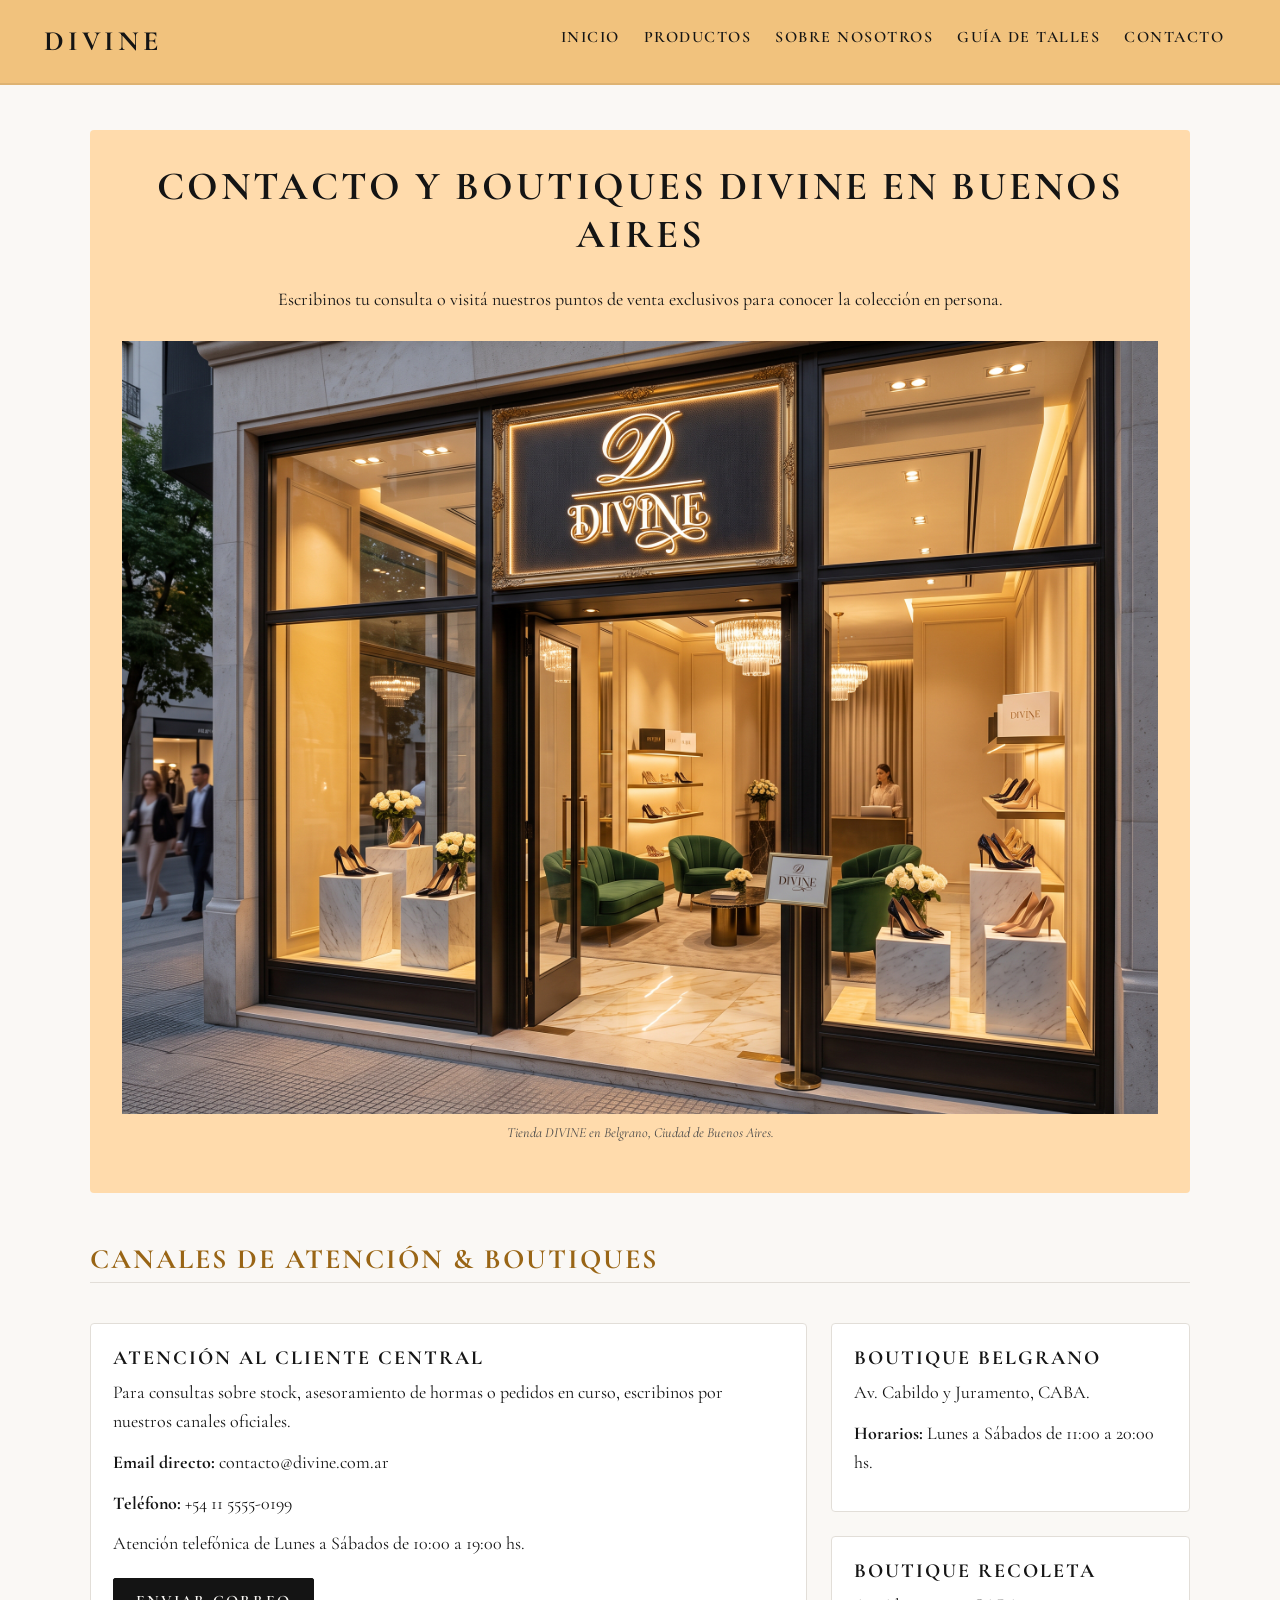
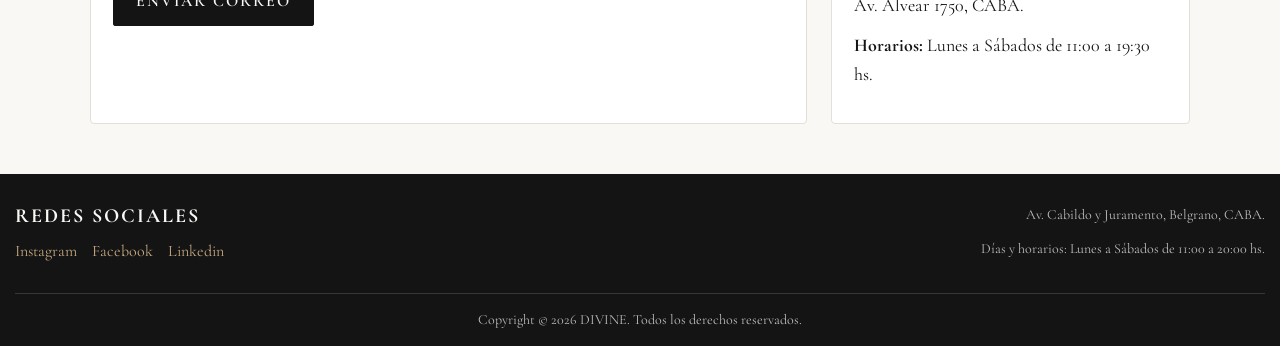
==== commit 411ba117: "Mueve imágenes a assets/ y agrega el link del deploy en Netlify" ====
--- a/pages/contacto.html
+++ b/pages/contacto.html
@@ -10,15 +10,15 @@
     <meta name="keywords" content="boutique de calzado Belgrano, zapatería Recoleta, tienda de zapatos Buenos Aires, contacto DIVINE, calzado femenino CABA">
     <meta name="author" content="DIVINE">
     <meta name="robots" content="index, follow">
-    <link rel="canonical" href="https://fabiolaestudio23.github.io/proyecto-divine-coderhause-94785/pages/contacto.html">
+    <link rel="canonical" href="https://divine-calzado.netlify.app/pages/contacto.html">
     <!-- Open Graph: vista previa al compartir -->
     <meta property="og:type" content="website">
     <meta property="og:locale" content="es_AR">
     <meta property="og:site_name" content="DIVINE">
     <meta property="og:title" content="Contacto y Boutiques en Belgrano y Recoleta | DIVINE">
     <meta property="og:description" content="Contactá a DIVINE por email o teléfono y visitá nuestras boutiques de calzado femenino en Belgrano y Recoleta, Buenos Aires. Lunes a sábados.">
-    <meta property="og:url" content="https://fabiolaestudio23.github.io/proyecto-divine-coderhause-94785/pages/contacto.html">
-    <meta property="og:image" content="https://fabiolaestudio23.github.io/proyecto-divine-coderhause-94785/img/boutique-belgrano-vidriera-divine.jpg">
+    <meta property="og:url" content="https://divine-calzado.netlify.app/pages/contacto.html">
+    <meta property="og:image" content="https://divine-calzado.netlify.app/assets/img/boutique-belgrano-vidriera-divine.jpg">
     <!-- Google Fonts -->
     <link rel="preconnect" href="https://fonts.googleapis.com">
     <link rel="preconnect" href="https://fonts.gstatic.com" crossorigin>
@@ -36,8 +36,8 @@
     "@type": "ShoeStore",
     "name": "DIVINE",
     "description": "Calzado femenino de autor con confección artesanal en cuero legítimo.",
-    "url": "https://fabiolaestudio23.github.io/proyecto-divine-coderhause-94785/",
-    "image": "https://fabiolaestudio23.github.io/proyecto-divine-coderhause-94785/img/boutique-belgrano-vidriera-divine.jpg",
+    "url": "https://divine-calzado.netlify.app/",
+    "image": "https://divine-calzado.netlify.app/assets/img/boutique-belgrano-vidriera-divine.jpg",
     "telephone": "+54 11 5555-0199",
     "email": "contacto@divine.com.ar",
     "address": {
@@ -80,7 +80,7 @@
             <h1>Contacto y Boutiques DIVINE en Buenos Aires</h1>
             <p>Escribinos tu consulta o visitá nuestros puntos de venta exclusivos para conocer la colección en persona.</p>
             <figure>
-                <img src="../img/boutique-belgrano-vidriera-divine.jpg" alt="Tienda DIVINE con exhibición de calzados en vidriera iluminada">
+                <img src="../assets/img/boutique-belgrano-vidriera-divine.jpg" alt="Tienda DIVINE con exhibición de calzados en vidriera iluminada">
                 <figcaption>Tienda DIVINE en Belgrano, Ciudad de Buenos Aires.</figcaption>
             </figure>
         </section>
@@ -151,4 +151,4 @@
     </script>
 
 </body>
-</html>+</html>
